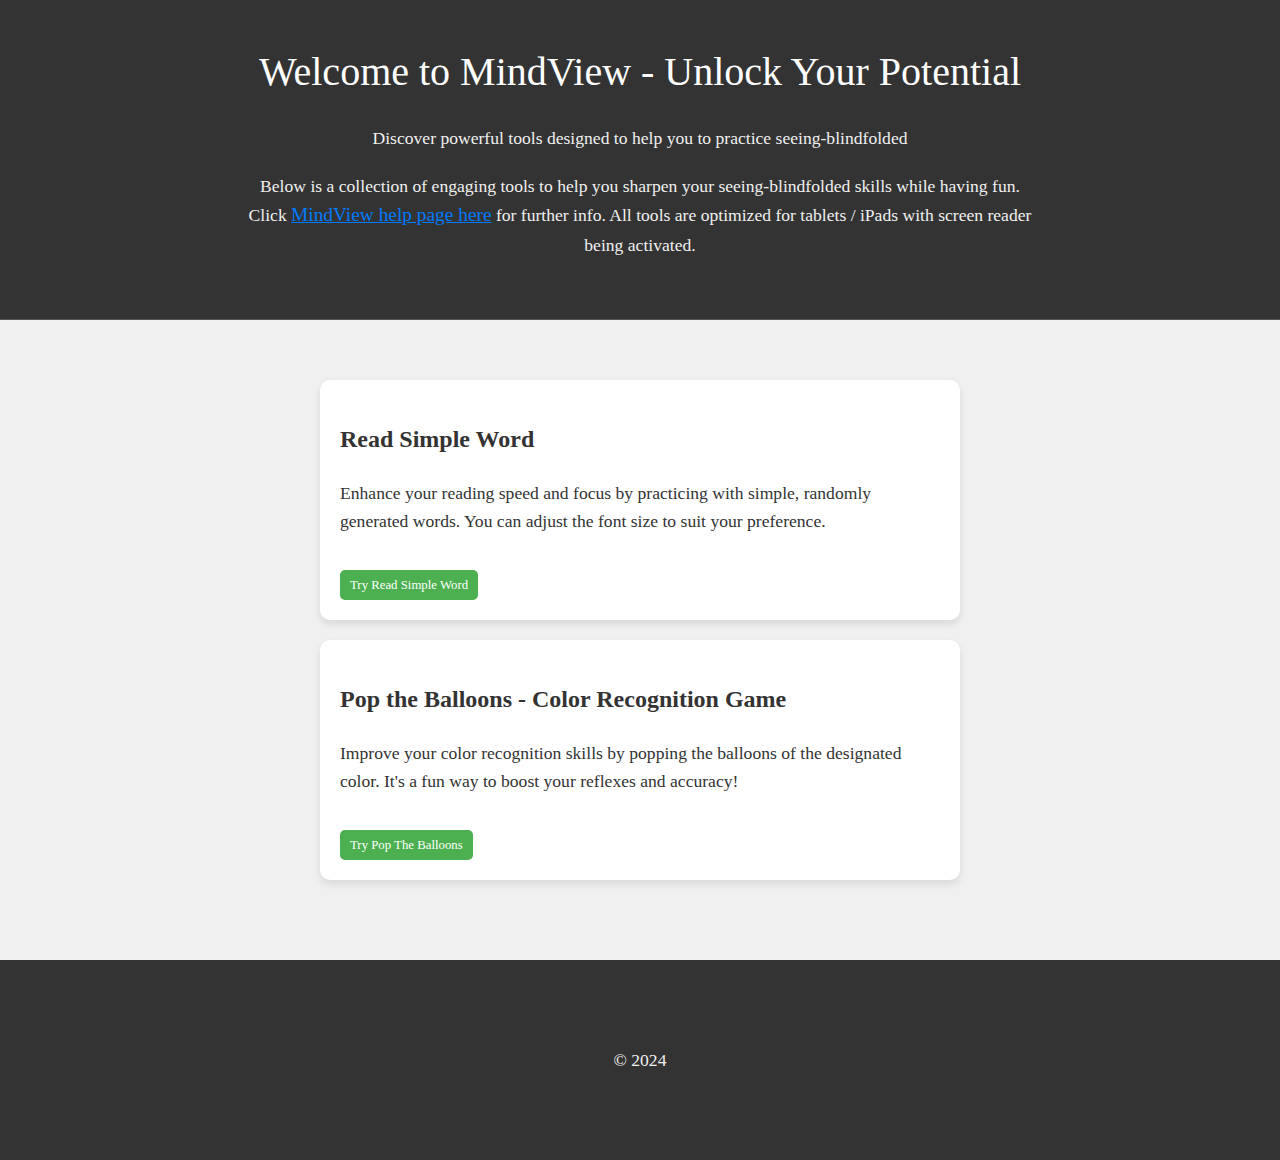
==== mind-view/index.html @ bccd3c74 "MindView: init homepage" ====
<!DOCTYPE html>
<html lang="en">

<head>
    <meta charset="UTF-8">
    <meta name="viewport" content="width=device-width, initial-scale=1.0">
    <meta http-equiv="X-UA-Compatible" content="IE=edge">
    <title>MindView - Zen Style</title>
    <style>
        /* Zen-inspired minimalist styles */
        body {
            font-family: 'Noto Serif', serif;
            margin: 0;
            padding: 0;
            text-align: center;
            background-color: #f0f0f0;
            color: #333;
            line-height: 1.6;
        }

        header {
            padding: 40px 20px;
            background-color: #333;
            color: #f0f0f0;
            border-bottom: 1px solid #555;
        }

        h1 {
            font-weight: 400;
            font-size: 2.5em;
            margin: 0;
            color: #ffffff;
        }

        .hero-sub-title {
            font-size: 1.4em;
            font-weight: 300;
            color: #cccccc;
            margin-top: 10px;
        }

        p {
            max-width: 800px;
            margin: 20px auto;
            font-size: 1.1em;
        }

        main {
            padding: 40px 20px;
        }

        main>article {
            max-width: 600px;
            margin: 20px auto;
            padding: 20px;
            background-color: #ffffff;
            border-radius: 10px;
            box-shadow: 0 4px 8px rgba(0, 0, 0, 0.1);
            text-align: left;
        }

        article .link-to-tool {
            display: inline-block;
            margin-top: 15px;
            padding: 5px 10px;
            font-size: 0.8em;
            background-color: #4caf50;
            color: white;
            text-decoration: none;
            border-radius: 5px;
            transition: background-color 0.3s;
        }

        article .link-to-tool:hover {
            background-color: #388e3c;
        }

        #link-to-help {
            font-size: 1.1em;
            color: #007BFF;
            text-decoration: underline;
            background: none;
            padding: 0;
            border-radius: 0;
        }

        #link-to-help:hover {
            color: #0056b3;
        }

        .footer {
            height: 200px;
            margin-top: 20px;
            display: flex;
            align-items: center;
            justify-content: center;
            background-color: #333;
            color: #f0f0f0;
            font-size: 1.1em;
        }
    </style>
</head>

<body>
    <header>
        <h1>Welcome to MindView - Unlock Your Potential</h1>
        <p id="hero-sub-title">Discover powerful tools designed to help you to practice seeing-blindfolded</p>
        <p>
            Below is a collection of engaging tools to help you sharpen your seeing-blindfolded skills while having fun.
            Click <a href="./help.html" id="link-to-help">MindView help page here</a> for further info. All tools are
            optimized for tablets / iPads with screen reader being activated.
        </p>
    </header>

    <main>
        <article>
            <h2>Read Simple Word</h2>
            <p>Enhance your reading speed and focus by practicing with simple, randomly generated words. You can adjust
                the font size to suit your preference.</p>
            <a href="./read-simple-word.html" class="link-to-tool">Try Read Simple Word</a>
        </article>
        <article>
            <h2>Pop the Balloons - Color Recognition Game</h2>
            <p>Improve your color recognition skills by popping the balloons of the designated color. It's a fun way to
                boost your reflexes and accuracy!</p>
            <a href="./pop-the-balloons.html" class="link-to-tool">Try Pop The Balloons</a>
        </article>
    </main>
    <footer class="footer">
        &copy; 2024
    </footer>
</body>

</html>
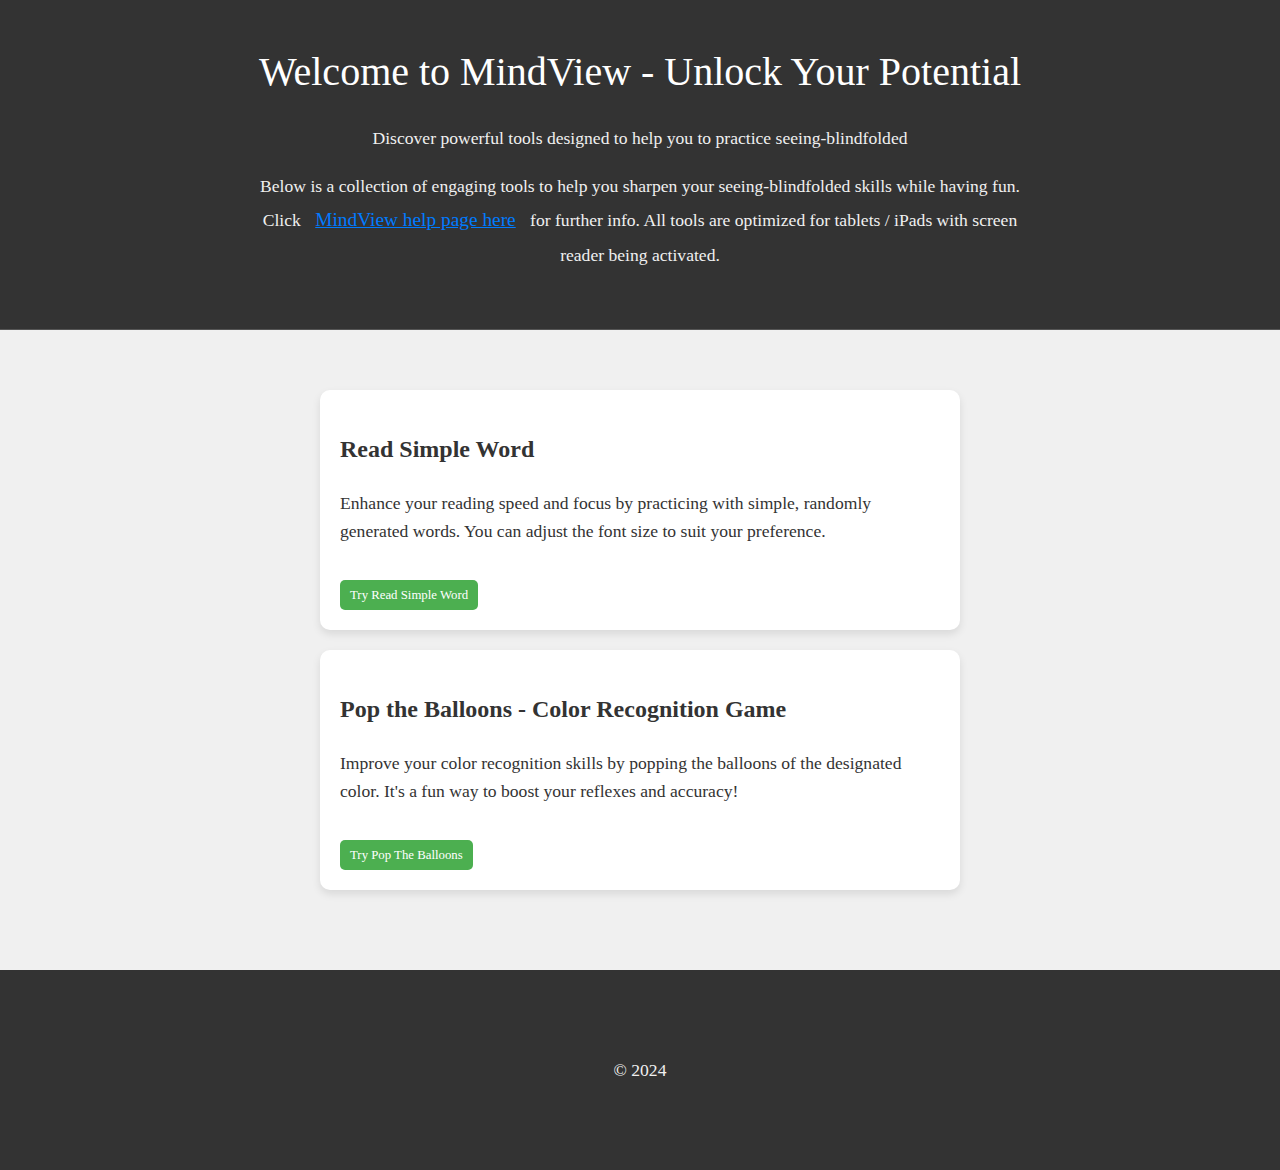
==== commit d4ebfb84: "MindView: Fix link to about page" ====
--- a/mind-view/index.html
+++ b/mind-view/index.html
@@ -79,9 +79,8 @@
             font-size: 1.1em;
             color: #007BFF;
             text-decoration: underline;
-            background: none;
-            padding: 0;
-            border-radius: 0;
+            padding: 5px 10px;
+            display: inline-block;
         }
 
         #link-to-help:hover {
@@ -107,7 +106,7 @@
         <p id="hero-sub-title">Discover powerful tools designed to help you to practice seeing-blindfolded</p>
         <p>
             Below is a collection of engaging tools to help you sharpen your seeing-blindfolded skills while having fun.
-            Click <a href="./help.html" id="link-to-help">MindView help page here</a> for further info. All tools are
+            Click <a href="./about.html" id="link-to-help">MindView help page here</a> for further info. All tools are
             optimized for tablets / iPads with screen reader being activated.
         </p>
     </header>
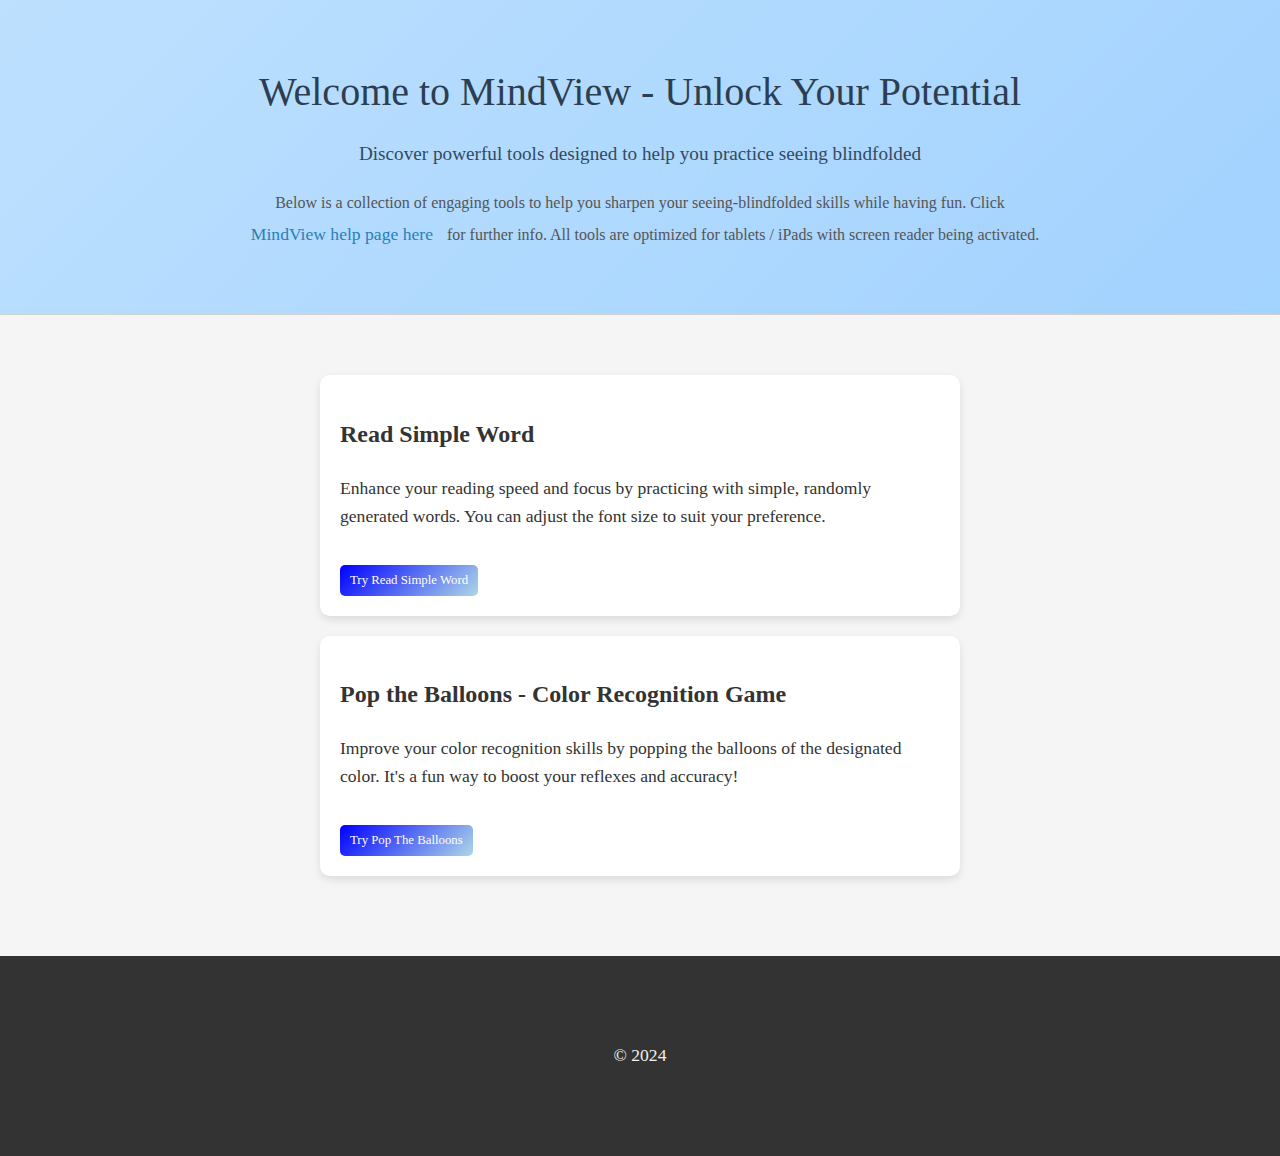
==== commit d96a79a8: "MindView: Restyle homepage <header>" ====
--- a/mind-view/index.html
+++ b/mind-view/index.html
@@ -5,38 +5,86 @@
     <meta charset="UTF-8">
     <meta name="viewport" content="width=device-width, initial-scale=1.0">
     <meta http-equiv="X-UA-Compatible" content="IE=edge">
-    <title>MindView - Zen Style</title>
+    <title>MindView - Seeing blindfolded</title>
     <style>
+        /* Zen-inspired minimalist styles */
         /* Zen-inspired minimalist styles */
         body {
             font-family: 'Noto Serif', serif;
             margin: 0;
             padding: 0;
             text-align: center;
-            background-color: #f0f0f0;
+            background-color: #f5f5f5;
+            /* Slightly lighter for a softer background */
             color: #333;
             line-height: 1.6;
         }
 
         header {
-            padding: 40px 20px;
-            background-color: #333;
-            color: #f0f0f0;
-            border-bottom: 1px solid #555;
+            padding: 60px 20px;
+            /* Increased padding for more whitespace */
+            background: linear-gradient(135deg, #a8edea 0%, #fed6e3 100%);
+            /* Soft gradient */
+            color: #2c3e50;
+            /* Darker, calming text color */
+            border-bottom: 1px solid #d1d1d1;
+            /* Lighter border for subtle separation */
+            display: flex;
+            flex-direction: column;
+            align-items: center;
+            justify-content: center;
+
+            /* Soft blue gradient */
+            background: linear-gradient(135deg, #bde0fe 0%, #a2d2ff 100%);
+            /* Soft green gradient */
+            /* background: linear-gradient(135deg, #c9f7f5 0%, #a8e6cf 100%); */
+            /* Soft lavender gradient */
+            /* background: linear-gradient(135deg, #e0c3fc 0%, #8ec5fc 100%); */
+
+            /* Optional: Add a subtle background pattern or image */
+            /* background: url('path-to-your-subtle-pattern.png') center/cover no-repeat, linear-gradient(...); */
         }
 
         h1 {
-            font-weight: 400;
+            font-weight: 300;
+            /* Lighter weight for elegance */
             font-size: 2.5em;
             margin: 0;
-            color: #ffffff;
+            color: #2c3e50;
+            /* Consistent text color */
+            font-family: 'Playfair Display', serif;
+            /* Elegant serif font */
         }
 
-        .hero-sub-title {
-            font-size: 1.4em;
+        #hero-sub-title {
+            font-size: 1.2em;
+            /* Slightly smaller for hierarchy */
             font-weight: 300;
-            color: #cccccc;
-            margin-top: 10px;
+            color: #34495e;
+            /* Complementary soft color */
+            margin-top: 15px;
+            max-width: 700px;
+        }
+
+        header p {
+            max-width: 800px;
+            margin: 20px auto 0;
+            font-size: 1em;
+            color: #555555;
+            /* Softer text color for readability */
+        }
+
+        header a#link-to-help {
+            color: #2980b9;
+            /* Calming blue */
+            text-decoration: none;
+            border-bottom: 1px solid transparent;
+            transition: border-bottom 0.3s, color 0.3s;
+        }
+
+        header a#link-to-help:hover {
+            color: #1c5980;
+            border-bottom: 1px solid #1c5980;
         }
 
         p {
@@ -64,7 +112,8 @@
             margin-top: 15px;
             padding: 5px 10px;
             font-size: 0.8em;
-            background-color: #4caf50;
+            /* background-color: #4caf50; */
+            background: linear-gradient(135deg, blue 0%, lightblue 100%);
             color: white;
             text-decoration: none;
             border-radius: 5px;
@@ -103,7 +152,7 @@
 <body>
     <header>
         <h1>Welcome to MindView - Unlock Your Potential</h1>
-        <p id="hero-sub-title">Discover powerful tools designed to help you to practice seeing-blindfolded</p>
+        <p id="hero-sub-title">Discover powerful tools designed to help you practice seeing blindfolded</p>
         <p>
             Below is a collection of engaging tools to help you sharpen your seeing-blindfolded skills while having fun.
             Click <a href="./about.html" id="link-to-help">MindView help page here</a> for further info. All tools are
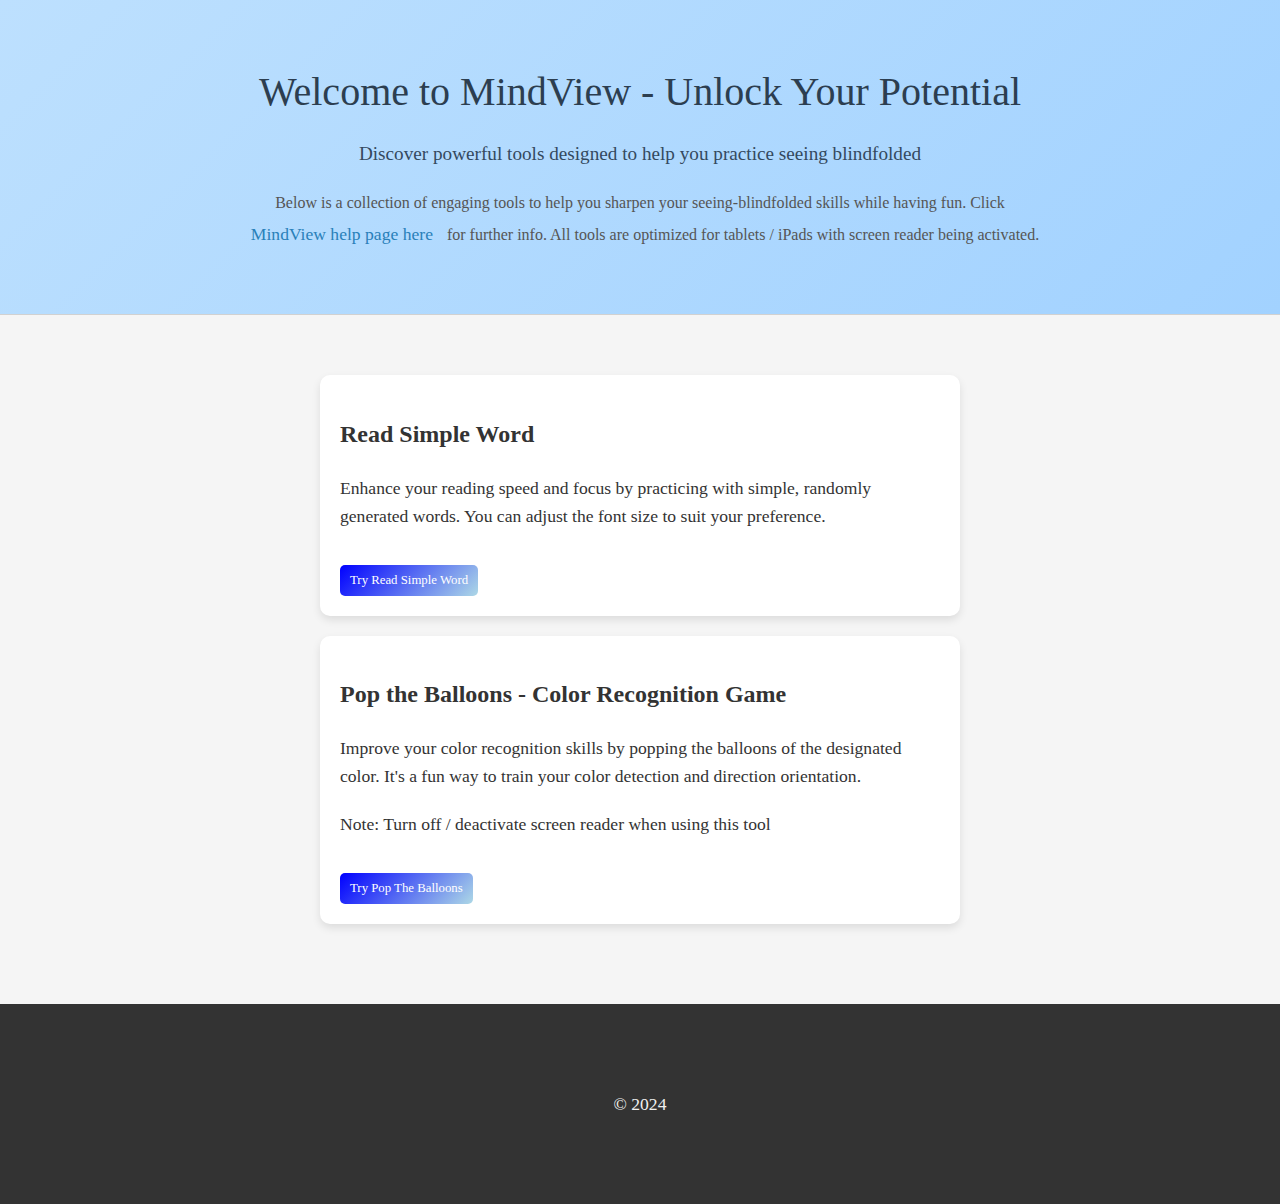
==== commit a434cf7c: "MindView: fix link and text enhancement" ====
--- a/mind-view/index.html
+++ b/mind-view/index.html
@@ -170,8 +170,9 @@
         <article>
             <h2>Pop the Balloons - Color Recognition Game</h2>
             <p>Improve your color recognition skills by popping the balloons of the designated color. It's a fun way to
-                boost your reflexes and accuracy!</p>
-            <a href="./pop-the-balloons.html" class="link-to-tool">Try Pop The Balloons</a>
+                train your color detection and direction orientation.</p>
+            <p>Note: Turn off / deactivate screen reader when using this tool</p>
+            <a href="./pop-the-balloon.html" class="link-to-tool">Try Pop The Balloons</a>
         </article>
     </main>
     <footer class="footer">
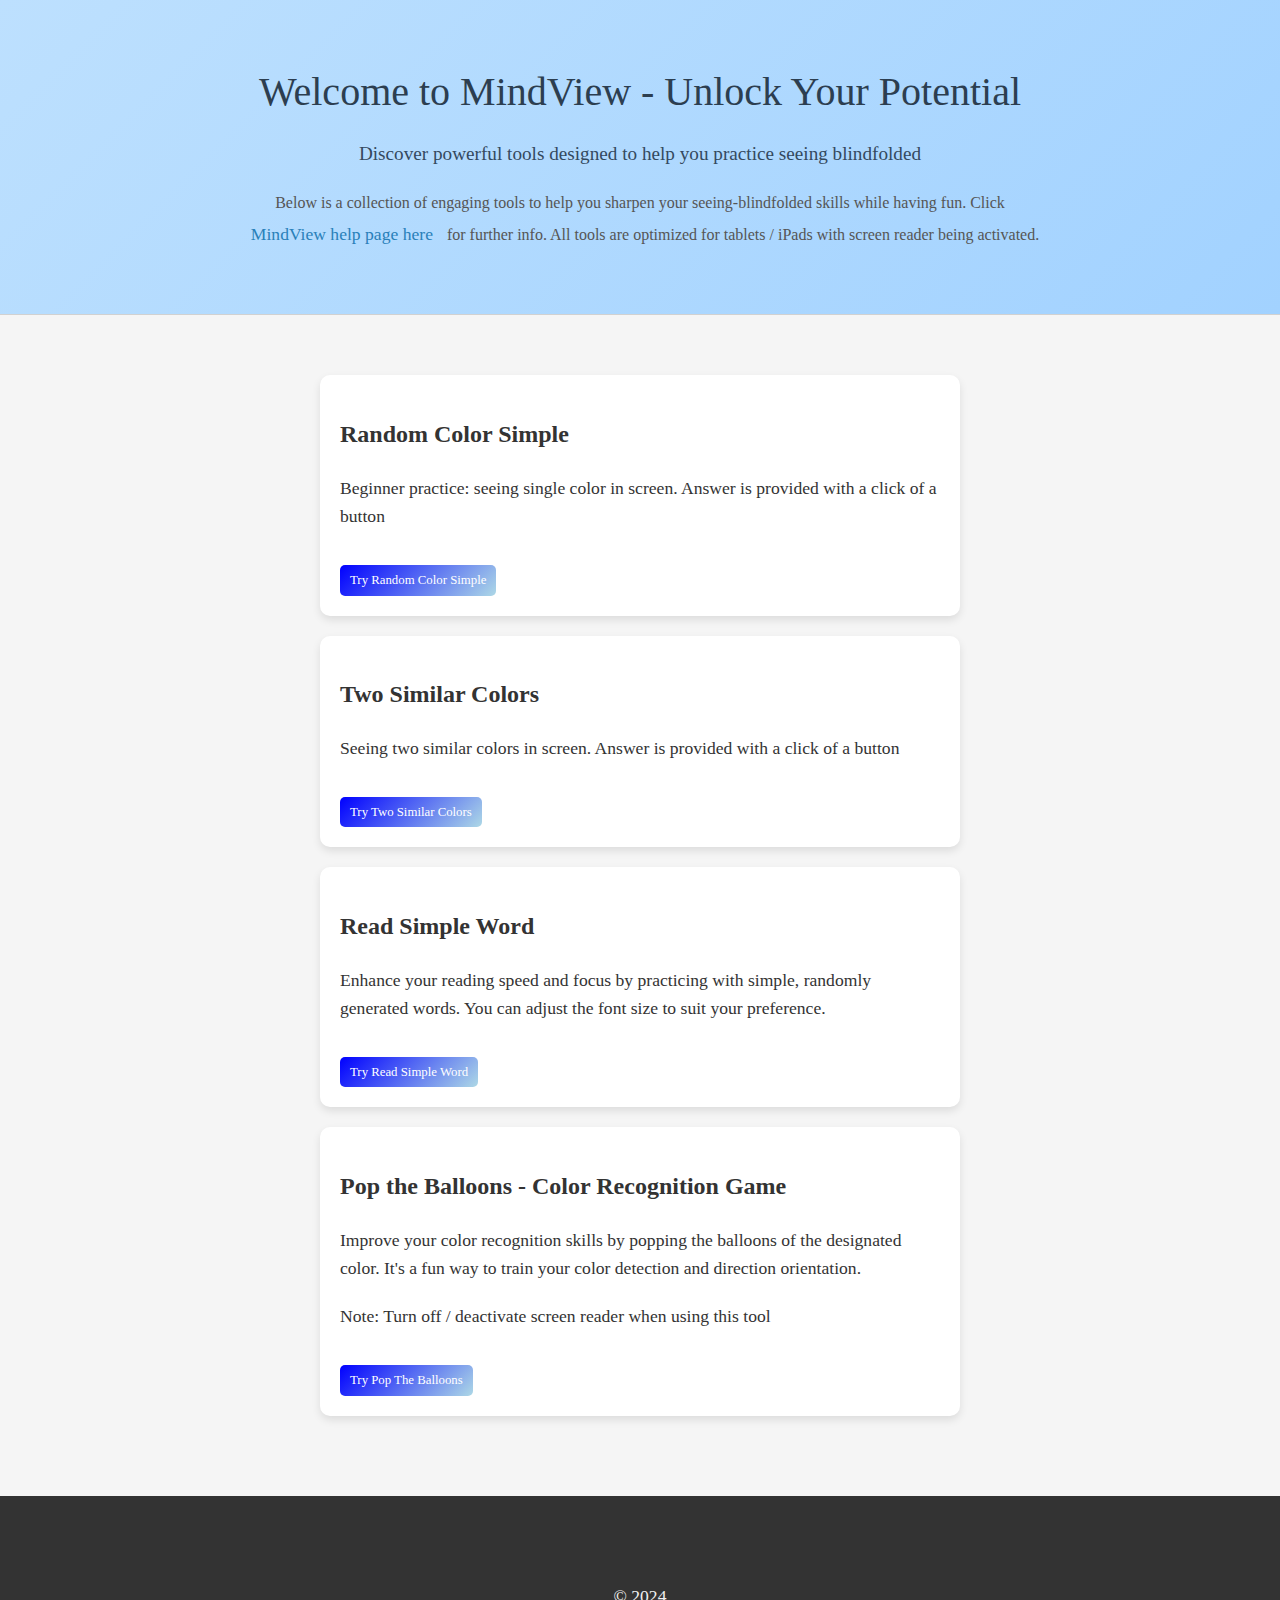
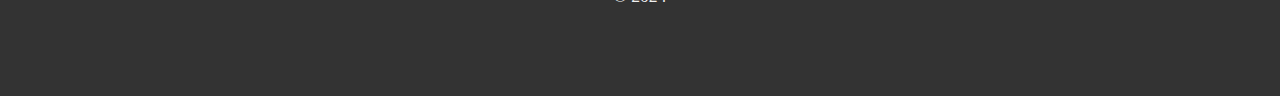
==== commit 9ec04e5c: "MindView: Update list of tool" ====
--- a/mind-view/index.html
+++ b/mind-view/index.html
@@ -162,6 +162,16 @@
 
     <main>
         <article>
+            <h2>Random Color Simple</h2>
+            <p>Beginner practice: seeing single color in screen. Answer is provided with a click of a button</p>
+            <a href="./random-color-simple" class="link-to-tool">Try Random Color Simple</a>
+        </article>
+        <article>
+            <h2>Two Similar Colors</h2>
+            <p>Seeing two similar colors in screen. Answer is provided with a click of a button</p>
+            <a href="./two-similar-colors" class="link-to-tool">Try Two Similar Colors</a>
+        </article>
+        <article>
             <h2>Read Simple Word</h2>
             <p>Enhance your reading speed and focus by practicing with simple, randomly generated words. You can adjust
                 the font size to suit your preference.</p>
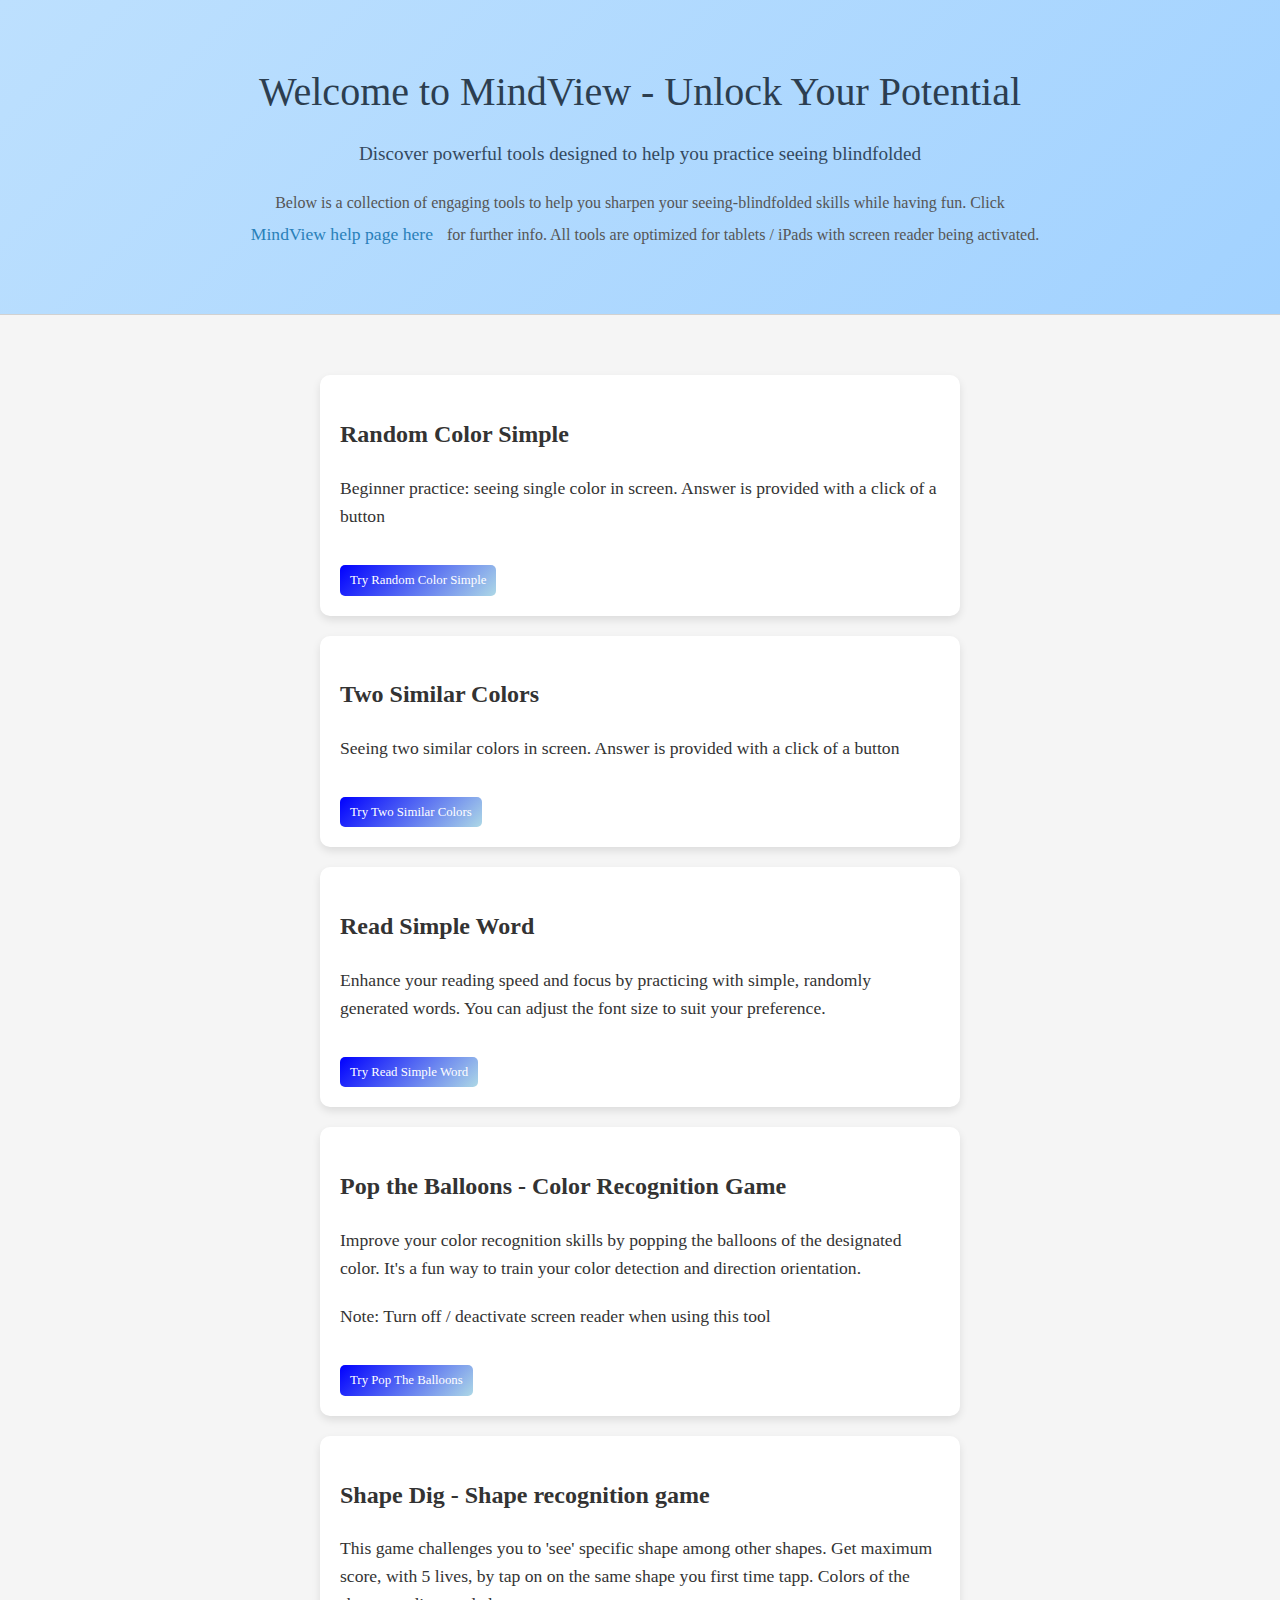
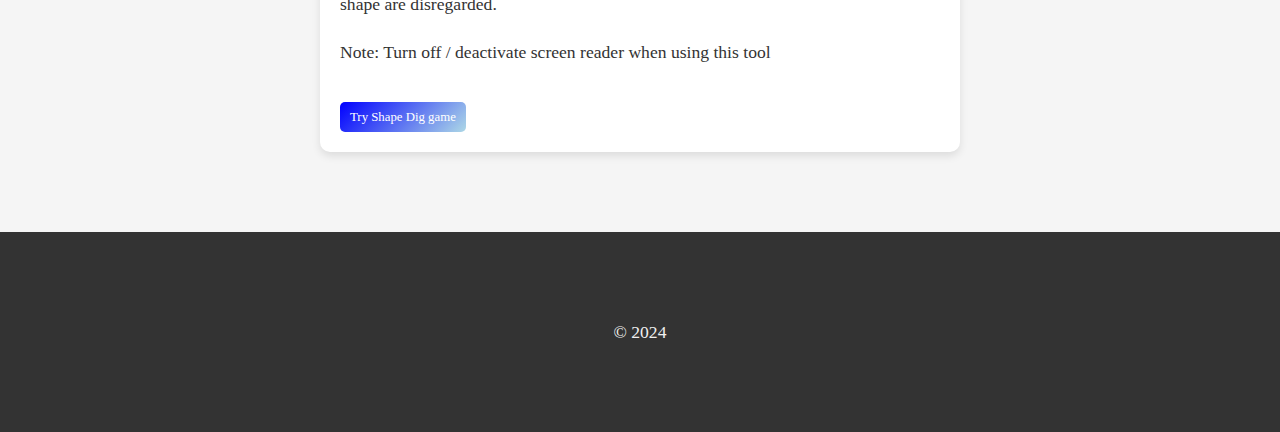
==== commit 6957dafd: "MindView: shape-dig: Edit HTML for game intro" ====
--- a/mind-view/index.html
+++ b/mind-view/index.html
@@ -175,14 +175,25 @@
             <h2>Read Simple Word</h2>
             <p>Enhance your reading speed and focus by practicing with simple, randomly generated words. You can adjust
                 the font size to suit your preference.</p>
-            <a href="./read-simple-word.html" class="link-to-tool">Try Read Simple Word</a>
+            <a href="./read-simple-word/" class="link-to-tool">Try Read Simple Word</a>
         </article>
         <article>
             <h2>Pop the Balloons - Color Recognition Game</h2>
             <p>Improve your color recognition skills by popping the balloons of the designated color. It's a fun way to
                 train your color detection and direction orientation.</p>
             <p>Note: Turn off / deactivate screen reader when using this tool</p>
-            <a href="./pop-the-balloon.html" class="link-to-tool">Try Pop The Balloons</a>
+            <a href="./pop-the-balloon/" class="link-to-tool">Try Pop The Balloons</a>
+        </article>
+
+        <article>
+            <h2>Shape Dig - Shape recognition game</h2>
+            <p>
+                This game challenges you to 'see' specific shape among other shapes.
+                Get maximum score, with 5 lives, by tap on on the same shape you first time tapp.
+                Colors of the shape are disregarded.
+            </p>
+            <p>Note: Turn off / deactivate screen reader when using this tool</p>
+            <a href="./shape-dig" class="link-to-tool">Try Shape Dig game</a>
         </article>
     </main>
     <footer class="footer">
